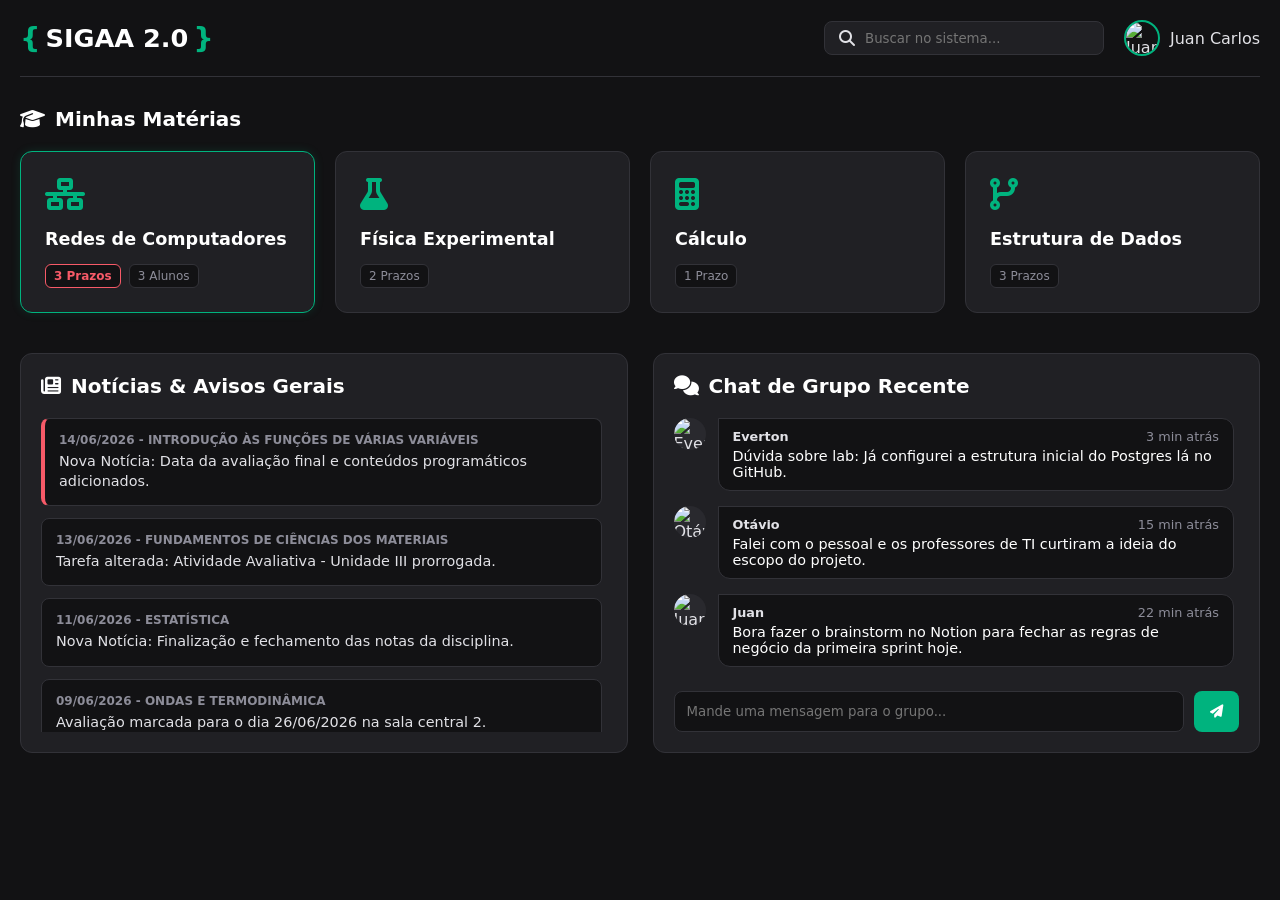
==== index.html @ 1e1fff9e "index visual do html 1.0" ====
<!DOCTYPE html>
<html lang="pt-BR">
<head>
    <meta charset="UTF-8">
    <meta name="viewport" content="width=device-width, initial-scale=1.0, maximum-scale=1.0, user-scalable=no">
    <title>SIGAA 2.0 - Home</title>
    <!-- FontAwesome para os ícones do app oficial da UFERSA -->
    <link rel="stylesheet" href="https://cdnjs.cloudflare.com/ajax/libs/font-awesome/6.4.0/css/all.min.css">
    
    <style>
        :root {
            --bg-dark: #121214;
            --bg-card: #202024;
            --bg-hover: #29292e;
            --border-color: #323238;
            --text-main: #e1e1e6;
            --text-muted: #8d8d99;
            --brand-color: #00b37e;
            --alert-color: #f75a68;
        }

        * {
            margin: 0;
            padding: 0;
            box-sizing: border-box;
            font-family: 'Segoe UI', system-ui, sans-serif;
            -webkit-tap-highlight-color: transparent;
        }

        body {
            background-color: var(--bg-dark);
            color: var(--text-main);
            overflow-x: hidden;
            padding-bottom: 70px; /* Espaço para a barra inferior no mobile */
        }

        .app-container {
            max-width: 1440px;
            margin: 0 auto;
            padding: 20px;
        }

        /* HEADER SUPERIOR */
        .main-header {
            display: flex;
            justify-content: space-between;
            align-items: center;
            padding-bottom: 20px;
            border-bottom: 1px solid var(--border-color);
            margin-bottom: 30px;
        }

        .brand {
            display: flex;
            align-items: center;
            gap: 5px;
        }

        .brand h1 {
            font-size: 1.6rem;
            color: #fff;
        }

        .logo-brackets {
            color: var(--brand-color);
            font-size: 1.8rem;
            font-weight: bold;
        }

        .header-right {
            display: flex;
            align-items: center;
            gap: 20px;
        }

        .search-bar {
            display: flex;
            align-items: center;
            background-color: var(--bg-card);
            border: 1px solid var(--border-color);
            padding: 8px 14px;
            border-radius: 8px;
            gap: 10px;
            width: 280px;
        }

        .search-bar input {
            background: none;
            border: none;
            color: #fff;
            outline: none;
            width: 100%;
        }

        .user-avatar {
            display: flex;
            align-items: center;
            gap: 10px;
        }

        .user-avatar img {
            width: 36px;
            height: 36px;
            border-radius: 50%;
            border: 2px solid var(--brand-color);
        }

        .user-avatar span {
            display: inline-block;
        }

        /* SEÇÃO DE MATÉRIAS */
        .section-title {
            font-size: 1.25rem;
            color: #fff;
            margin-bottom: 20px;
            display: flex;
            align-items: center;
            gap: 10px;
        }

        .materias-grid {
            display: grid;
            grid-template-columns: repeat(auto-fit, minmax(260px, 1fr));
            gap: 20px;
            margin-bottom: 40px;
        }

        .materia-card {
            background-color: var(--bg-card);
            border: 1px solid var(--border-color);
            border-radius: 12px;
            padding: 24px;
            cursor: pointer;
            transition: all 0.2s ease-in-out;
            display: flex;
            flex-direction: column;
            gap: 15px;
        }

        .materia-card:hover {
            transform: translateY(-4px);
            border-color: var(--brand-color);
            background-color: var(--bg-hover);
        }

        .materia-card.active {
            border-color: var(--brand-color);
            box-shadow: 0 0 10px rgba(0, 179, 126, 0.15);
        }

        .materia-icon {
            font-size: 2rem;
            color: var(--brand-color);
        }

        .materia-card h3 {
            font-size: 1.1rem;
            color: #fff;
        }

        .materia-footer {
            display: flex;
            gap: 8px;
            margin-top: auto;
        }

        .badge {
            background-color: var(--bg-dark);
            border: 1px solid var(--border-color);
            padding: 4px 8px;
            border-radius: 6px;
            font-size: 0.75rem;
            color: var(--text-muted);
        }

        .badge.status-alert {
            border-color: var(--alert-color);
            color: var(--alert-color);
            font-weight: bold;
        }

        /* CONTAINER SPLIT BOTTOM */
        .bottom-split-container {
            display: grid;
            grid-template-columns: 1fr 1fr;
            gap: 25px;
        }

        .split-block {
            background-color: var(--bg-card);
            border: 1px solid var(--border-color);
            border-radius: 12px;
            padding: 20px;
            display: flex;
            flex-direction: column;
            height: 400px;
        }

        /* FEED DE NOTÍCIAS */
        .feed-scroll {
            overflow-y: auto;
            display: flex;
            flex-direction: column;
            gap: 12px;
            padding-right: 5px;
        }

        .feed-item {
            background-color: var(--bg-dark);
            border: 1px solid var(--border-color);
            padding: 14px;
            border-radius: 8px;
        }

        .feed-item.urgent {
            border-left: 4px solid var(--alert-color);
        }

        .feed-date {
            font-size: 0.75rem;
            color: var(--text-muted);
            font-weight: bold;
            display: block;
            margin-bottom: 4px;
        }

        .feed-item p {
            font-size: 0.9rem;
            line-height: 1.4;
        }

        /* CHAT DE GRUPO */
        .chat-messages {
            overflow-y: auto;
            display: flex;
            flex-direction: column;
            gap: 15px;
            padding-right: 5px;
            flex: 1;
            margin-bottom: 15px;
        }

        .message-row {
            display: flex;
            gap: 12px;
            align-items: flex-start;
        }

        .chat-avatar {
            width: 32px;
            height: 32px;
            border-radius: 50%;
            background-color: var(--bg-hover);
        }

        .message-content {
            background-color: var(--bg-dark);
            border: 1px solid var(--border-color);
            padding: 10px 14px;
            border-radius: 0 12px 12px 12px;
            flex: 1;
        }

        .message-header {
            display: flex;
            justify-content: space-between;
            font-size: 0.8rem;
            margin-bottom: 4px;
        }

        .message-header .time {
            color: var(--text-muted);
        }

        .message-content p {
            font-size: 0.9rem;
            color: #fff;
        }

        .chat-input-area {
            display: flex;
            gap: 10px;
        }

        .chat-input-area input {
            flex: 1;
            background-color: var(--bg-dark);
            border: 1px solid var(--border-color);
            padding: 12px;
            border-radius: 8px;
            color: #fff;
            outline: none;
        }

        .btn-send {
            background-color: var(--brand-color);
            border: none;
            color: #fff;
            padding: 0 16px;
            border-radius: 8px;
            cursor: pointer;
            transition: background 0.2s;
        }

        .btn-send:hover {
            background-color: #00875f;
        }

        /* BARRA DE NAVEGAÇÃO INFERIOR (MOBILE APENAS) */
        .mobile-nav {
            display: none;
            position: fixed;
            bottom: 0;
            left: 0;
            width: 100%;
            background-color: var(--bg-card);
            border-top: 1px solid var(--border-color);
            justify-content: space-around;
            padding: 10px 0;
            z-index: 999;
        }

        .mobile-nav-item {
            display: flex;
            flex-direction: column;
            align-items: center;
            color: var(--text-muted);
            font-size: 0.75rem;
            text-decoration: none;
            gap: 4px;
        }

        .mobile-nav-item.active {
            color: var(--brand-color);
        }

        .mobile-nav-item i {
            font-size: 1.2rem;
        }

        /* 📱 REGRAS DE RESPONSIVIDADE (MEDIA QUERIES) */
        @media (max-width: 900px) {
            .bottom-split-container {
                grid-template-columns: 1fr;
            }
        }

        @media (max-width: 600px) {
            .app-container {
                padding: 12px;
            }

            .main-header {
                margin-bottom: 20px;
            }

            .search-bar {
                display: none; /* Esconde a busca em telas muito pequenas para poupar espaço */
            }

            .user-avatar span {
                display: none; /* Esconde o nome do usuário, deixa só a foto no header */
            }

            .materias-grid {
                grid-template-columns: 1fr; /* Força os cards de matéria a ficarem um por linha */
                gap: 12px;
                margin-bottom: 25px;
            }

            .materia-card {
                padding: 16px;
                flex-direction: row; /* Alinha o ícone do lado do texto para virar uma lista compacta */
                align-items: center;
                gap: 15px;
            }

            .materia-icon {
                font-size: 1.5rem;
            }

            .materia-card h3 {
                font-size: 1rem;
            }

            .materia-footer {
                margin-top: 0;
                margin-left: auto; /* Joga as tags/badges pro canto direito */
                flex-direction: column;
                align-items: flex-end;
                gap: 4px;
            }

            .split-block {
                height: 350px; /* Reduz ligeiramente a altura dos blocos no mobile */
                padding: 15px;
            }

            /* Ativa a barra de navegação inferior estilo aplicativo de celular */
            .mobile-nav {
                display: flex;
            }
        }

        /* Scrollbar estilizada */
        ::-webkit-scrollbar {
            width: 6px;
        }
        ::-webkit-scrollbar-track {
            background: var(--bg-dark);
        }
        ::-webkit-scrollbar-thumb {
            background: var(--border-color);
            border-radius: 3px;
        }
    </style>
</head>
<body>

    <div class="app-container">
        
        <!-- HEADER SUPERIOR -->
        <header class="main-header">
            <div class="brand">
                <span class="logo-brackets">{</span><h1>SIGAA 2.0</h1><span class="logo-brackets">}</span>
            </div>
            <div class="header-right">
                <div class="search-bar">
                    <i class="fa-solid fa-magnifying-glass"></i>
                    <input type="text" placeholder="Buscar no sistema...">
                </div>
                <div class="user-avatar">
                    <img src="https://avatars.githubusercontent.com/Juansitor0" alt="Juan Carlos">
                    <span>Juan Carlos</span>
                </div>
            </div>
        </header>

        <!-- CONTEÚDO PRINCIPAL -->
        <main class="content-layout">
            
            <!-- SEÇÃO 1: GRADE DE MATÉRIAS -->
            <section class="section-materias">
                <h2 class="section-title"><i class="fa-solid fa-graduation-cap"></i> Minhas Matérias</h2>
                <div class="materias-grid">
                    
                    <div class="materia-card active">
                        <div class="materia-icon"><i class="fa-solid fa-network-wired"></i></div>
                        <h3>Redes de Computadores</h3>
                        <div class="materia-footer">
                            <span class="badge status-alert">3 Prazos</span>
                            <span class="badge">3 Alunos</span>
                        </div>
                    </div>

                    <div class="materia-card">
                        <div class="materia-icon"><i class="fa-solid fa-flask"></i></div>
                        <h3>Física Experimental</h3>
                        <div class="materia-footer">
                            <span class="badge">2 Prazos</span>
                        </div>
                    </div>

                    <div class="materia-card">
                        <div class="materia-icon"><i class="fa-solid fa-calculator"></i></div>
                        <h3>Cálculo</h3>
                        <div class="materia-footer">
                            <span class="badge">1 Prazo</span>
                        </div>
                    </div>

                    <div class="materia-card">
                        <div class="materia-icon"><i class="fa-solid fa-code-branch"></i></div>
                        <h3>Estrutura de Dados</h3>
                        <div class="materia-footer">
                            <span class="badge">3 Prazos</span>
                        </div>
                    </div>

                </div>
            </section>

            <!-- SEÇÃO 2: NOTÍCIAS & CHAT -->
            <div class="bottom-split-container">
                
                <!-- Central de Notícias -->
                <div class="split-block noticias-block">
                    <h2 class="section-title"><i class="fa-solid fa-newspaper"></i> Notícias & Avisos Gerais</h2>
                    <div class="feed-scroll">
                        <div class="feed-item urgent">
                            <span class="feed-date">14/06/2026 - INTRODUÇÃO ÀS FUNÇÕES DE VÁRIAS VARIÁVEIS</span>
                            <p>Nova Notícia: Data da avaliação final e conteúdos programáticos adicionados.</p>
                        </div>
                        <div class="feed-item">
                            <span class="feed-date">13/06/2026 - FUNDAMENTOS DE CIÊNCIAS DOS MATERIAIS</span>
                            <p>Tarefa alterada: Atividade Avaliativa - Unidade III prorrogada.</p>
                        </div>
                        <div class="feed-item">
                            <span class="feed-date">11/06/2026 - ESTATÍSTICA</span>
                            <p>Nova Notícia: Finalização e fechamento das notas da disciplina.</p>
                        </div>
                        <div class="feed-item">
                            <span class="feed-date">09/06/2026 - ONDAS E TERMODINÂMICA</span>
                            <p>Avaliação marcada para o dia 26/06/2026 na sala central 2.</p>
                        </div>
                    </div>
                </div>

                <!-- Chat de Grupo -->
                <div class="split-block chat-block">
                    <h2 class="section-title"><i class="fa-solid fa-comments"></i> Chat de Grupo Recente</h2>
                    <div class="chat-messages">
                        <div class="message-row">
                            <img src="https://api.dicebear.com/7.x/bottts/svg?seed=Everton" class="chat-avatar" alt="Everton">
                            <div class="message-content">
                                <div class="message-header"><strong>Everton</strong> <span class="time">3 min atrás</span></div>
                                <p>Dúvida sobre lab: Já configurei a estrutura inicial do Postgres lá no GitHub.</p>
                            </div>
                        </div>
                        <div class="message-row">
                            <img src="https://api.dicebear.com/7.x/bottts/svg?seed=Otavio" class="chat-avatar" alt="Otávio">
                            <div class="message-content">
                                <div class="message-header"><strong>Otávio</strong> <span class="time">15 min atrás</span></div>
                                <p>Falei com o pessoal e os professores de TI curtiram a ideia do escopo do projeto.</p>
                            </div>
                        </div>
                        <div class="message-row">
                            <img src="https://avatars.githubusercontent.com/Juansitor0" class="chat-avatar" alt="Juan">
                            <div class="message-content">
                                <div class="message-header"><strong>Juan</strong> <span class="time">22 min atrás</span></div>
                                <p>Bora fazer o brainstorm no Notion para fechar as regras de negócio da primeira sprint hoje.</p>
                            </div>
                        </div>
                    </div>
                    <div class="chat-input-area">
                        <input type="text" placeholder="Mande uma mensagem para o grupo...">
                        <button class="btn-send"><i class="fa-solid fa-paper-plane"></i></button>
                    </div>
                </div>

            </div>
        </main>
    </div>

    <!-- 📌 BARRA DE NAVEGAÇÃO INFERIOR EXCLUSIVA PARA CELULAR -->
    <nav class="mobile-nav">
        <a href="#" class="mobile-nav-item active">
            <i class="fa-solid fa-house"></i>
            <span>Início</span>
        </a>
        <a href="#" class="mobile-nav-item">
            <i class="fa-solid fa-bullhorn"></i>
            <span>Avisos</span>
        </a>
        <a href="#" class="mobile-nav-item">
            <i class="fa-solid fa-message"></i>
            <span>Chat</span>
        </a>
        <a href="#" class="mobile-nav-item">
            <i class="fa-solid fa-user"></i>
            <span>Perfil</span>
        </a>
    </nav>

</body>
</html>
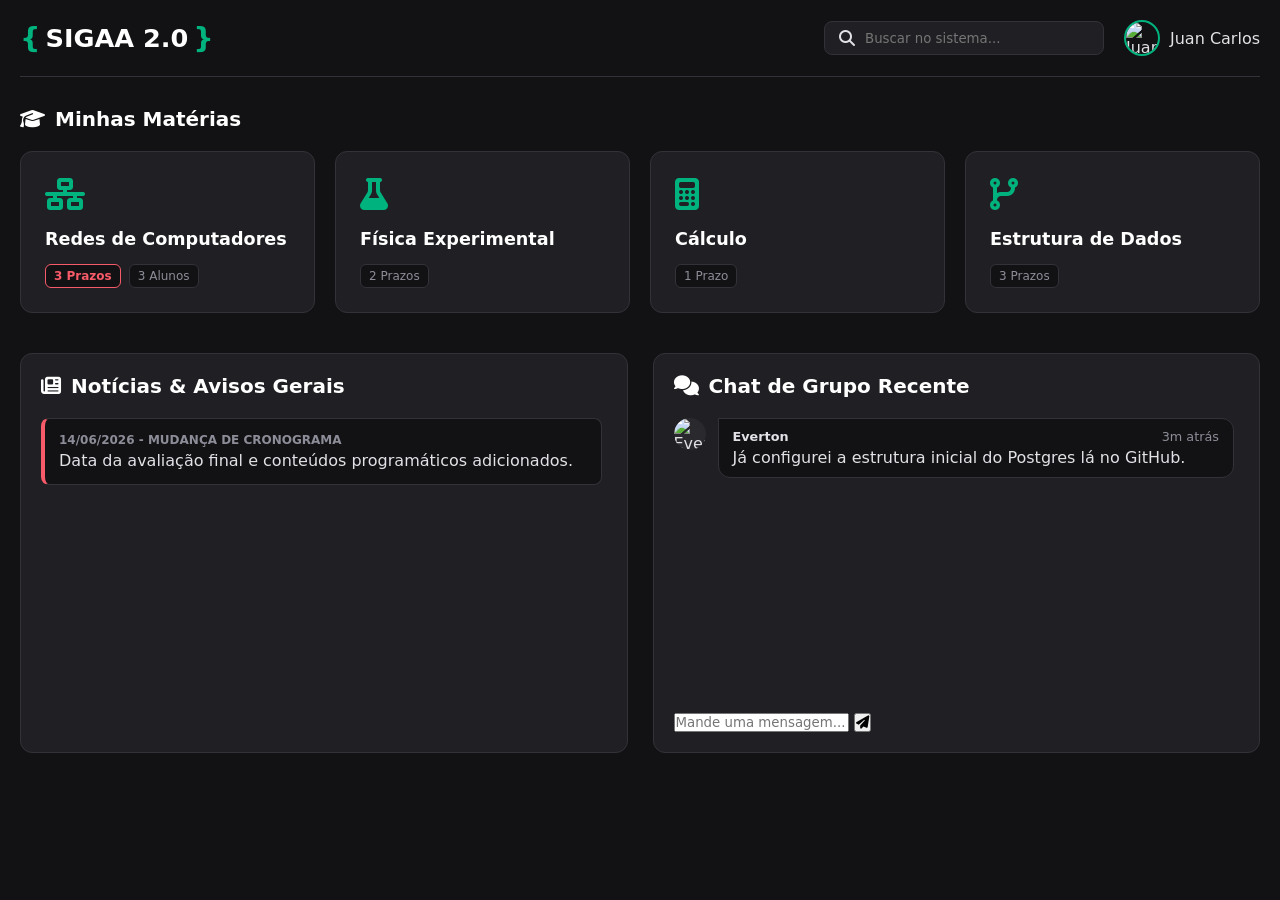
==== commit d7593c63: "index visual do html 2.0" ====
--- a/index.html
+++ b/index.html
@@ -4,7 +4,6 @@
     <meta charset="UTF-8">
     <meta name="viewport" content="width=device-width, initial-scale=1.0, maximum-scale=1.0, user-scalable=no">
     <title>SIGAA 2.0 - Home</title>
-    <!-- FontAwesome para os ícones do app oficial da UFERSA -->
     <link rel="stylesheet" href="https://cdnjs.cloudflare.com/ajax/libs/font-awesome/6.4.0/css/all.min.css">
     
     <style>
@@ -31,7 +30,7 @@
             background-color: var(--bg-dark);
             color: var(--text-main);
             overflow-x: hidden;
-            padding-bottom: 70px; /* Espaço para a barra inferior no mobile */
+            padding-bottom: 70px;
         }
 
         .app-container {
@@ -54,6 +53,7 @@
             display: flex;
             align-items: center;
             gap: 5px;
+            cursor: pointer;
         }
 
         .brand h1 {
@@ -105,10 +105,6 @@
             border: 2px solid var(--brand-color);
         }
 
-        .user-avatar span {
-            display: inline-block;
-        }
-
         /* SEÇÃO DE MATÉRIAS */
         .section-title {
             font-size: 1.25rem;
@@ -144,11 +140,6 @@
             background-color: var(--bg-hover);
         }
 
-        .materia-card.active {
-            border-color: var(--brand-color);
-            box-shadow: 0 0 10px rgba(0, 179, 126, 0.15);
-        }
-
         .materia-icon {
             font-size: 2rem;
             color: var(--brand-color);
@@ -180,7 +171,7 @@
             font-weight: bold;
         }
 
-        /* CONTAINER SPLIT BOTTOM */
+        /* CONTAINER SPLIT BOTTOM (HOME) */
         .bottom-split-container {
             display: grid;
             grid-template-columns: 1fr 1fr;
@@ -197,13 +188,13 @@
             height: 400px;
         }
 
-        /* FEED DE NOTÍCIAS */
-        .feed-scroll {
+        .feed-scroll, .chat-messages {
             overflow-y: auto;
             display: flex;
             flex-direction: column;
             gap: 12px;
             padding-right: 5px;
+            flex: 1;
         }
 
         .feed-item {
@@ -225,26 +216,11 @@
             margin-bottom: 4px;
         }
 
-        .feed-item p {
-            font-size: 0.9rem;
-            line-height: 1.4;
-        }
-
-        /* CHAT DE GRUPO */
-        .chat-messages {
-            overflow-y: auto;
-            display: flex;
-            flex-direction: column;
-            gap: 15px;
-            padding-right: 5px;
-            flex: 1;
-            margin-bottom: 15px;
-        }
-
         .message-row {
             display: flex;
             gap: 12px;
             align-items: flex-start;
+            margin-bottom: 10px;
         }
 
         .chat-avatar {
@@ -273,41 +249,274 @@
             color: var(--text-muted);
         }
 
-        .message-content p {
+        /* 🖥️ TELA INTERNA DA MATÉRIA */
+        .page-materia {
+            display: none;
+        }
+
+        .btn-back {
+            background-color: var(--bg-card);
+            border: 1px solid var(--border-color);
+            color: var(--text-main);
+            padding: 10px 16px;
+            border-radius: 8px;
+            cursor: pointer;
+            margin-bottom: 25px;
+            display: inline-flex;
+            align-items: center;
+            gap: 8px;
+        }
+
+        /* MENUS SUB-ABAS INTERNAS */
+        .materia-tabs {
+            display: flex;
+            gap: 10px;
+            overflow-x: auto;
+            padding-bottom: 10px;
+            margin-bottom: 25px;
+            border-bottom: 1px solid var(--border-color);
+        }
+
+        .tab-btn {
+            background-color: var(--bg-card);
+            border: 1px solid var(--border-color);
+            color: var(--text-muted);
+            padding: 10px 16px;
+            border-radius: 8px;
+            cursor: pointer;
+            white-space: nowrap;
+            display: flex;
+            align-items: center;
+            gap: 8px;
             font-size: 0.9rem;
+            transition: all 0.2s;
+        }
+
+        .tab-btn:hover, .tab-btn.active {
+            background-color: var(--bg-hover);
             color: #fff;
-        }
-
-        .chat-input-area {
-            display: flex;
+            border-color: var(--brand-color);
+        }
+
+        /* Conteúdos das Abas */
+        .tab-content {
+            display: none;
+            background-color: var(--bg-card);
+            border: 1px solid var(--border-color);
+            border-radius: 12px;
+            padding: 25px;
+            min-height: 350px;
+        }
+
+        .tab-content.active {
+            display: block;
+        }
+
+        /* FORMULÁRIOS DE INSERÇÃO MANUAL */
+        .manual-form {
+            background-color: var(--bg-dark);
+            border: 1px solid var(--border-color);
+            padding: 15px;
+            border-radius: 8px;
+            margin-bottom: 20px;
+            display: flex;
+            flex-direction: column;
             gap: 10px;
         }
 
-        .chat-input-area input {
-            flex: 1;
+        .manual-form input, .manual-form select, .manual-form textarea {
+            background-color: var(--bg-card);
+            border: 1px solid var(--border-color);
+            color: #fff;
+            padding: 10px;
+            border-radius: 6px;
+            outline: none;
+            width: 100%;
+        }
+
+        .checkbox-group {
+            display: flex;
+            flex-direction: column;
+            gap: 8px;
+            background: var(--bg-card);
+            padding: 12px;
+            border-radius: 6px;
+            border: 1px solid var(--border-color);
+            max-height: 150px;
+            overflow-y: auto;
+        }
+
+        .checkbox-item {
+            display: flex;
+            align-items: center;
+            gap: 10px;
+            font-size: 0.9rem;
+        }
+
+        .manual-form button {
+            background-color: var(--brand-color);
+            color: #fff;
+            border: none;
+            padding: 10px;
+            border-radius: 6px;
+            font-weight: bold;
+            cursor: pointer;
+            align-self: flex-start;
+        }
+
+        /* LISTA DE TRABALHOS DE EQUIPE CRIADOS */
+        .trabalhos-criados-grid {
+            display: grid;
+            grid-template-columns: repeat(auto-fill, minmax(280px, 1fr));
+            gap: 15px;
+            margin-top: 15px;
+        }
+
+        .trabalho-equipe-card {
             background-color: var(--bg-dark);
             border: 1px solid var(--border-color);
+            padding: 20px;
+            border-radius: 8px;
+            cursor: pointer;
+            transition: border-color 0.2s;
+        }
+
+        .trabalho-equipe-card:hover {
+            border-color: var(--brand-color);
+        }
+
+        .trabalho-equipe-card h4 {
+            color: #fff;
+            margin-bottom: 10px;
+        }
+
+        .trabalho-equipe-card .membros-badges {
+            display: flex;
+            gap: 5px;
+            flex-wrap: wrap;
+            margin-top: 10px;
+        }
+
+        /* 🚪 ÁREA INTERNA DO GERENCIADOR DE UM TRABALHO ESPECÍFICO */
+        .workspace-trabalho {
+            display: none;
+            flex-direction: column;
+            gap: 20px;
+            margin-top: 15px;
+        }
+
+        .workspace-grid {
+            display: grid;
+            grid-template-columns: 1.2fr 1fr;
+            gap: 20px;
+        }
+
+        @media (max-width: 900px) {
+            .workspace-grid { grid-template-columns: 1fr; }
+        }
+
+        .upload-box {
+            border: 2px dashed var(--border-color);
+            padding: 20px;
+            text-align: center;
+            border-radius: 8px;
+            color: var(--text-muted);
+            cursor: pointer;
+            font-size: 0.9rem;
+        }
+
+        .upload-box i {
+            font-size: 1.5rem;
+            margin-bottom: 5px;
+            display: block;
+        }
+
+        /* KANBAN */
+        .kanban-board {
+            display: grid;
+            grid-template-columns: repeat(3, 1fr);
+            gap: 12px;
+            margin-top: 15px;
+        }
+
+        @media (max-width: 600px) {
+            .kanban-board { grid-template-columns: 1fr; }
+        }
+
+        .kanban-column {
+            background-color: var(--bg-dark);
+            border: 1px solid var(--border-color);
+            border-radius: 8px;
+            padding: 12px;
+            display: flex;
+            flex-direction: column;
+            gap: 10px;
+        }
+
+        .kanban-column h5 {
+            font-size: 0.8rem;
+            text-transform: uppercase;
+            color: var(--text-muted);
+            border-bottom: 1px solid var(--border-color);
+            padding-bottom: 4px;
+        }
+
+        .kanban-card {
+            background-color: var(--bg-card);
+            border: 1px solid var(--border-color);
+            padding: 10px;
+            border-radius: 6px;
+            font-size: 0.85rem;
+        }
+        
+        .owner-badge {
+            display: inline-block;
+            margin-top: 6px;
+            background-color: var(--bg-dark);
+            padding: 2px 6px;
+            border-radius: 4px;
+            font-size: 0.7rem;
+            color: var(--brand-color);
+            border: 1px solid var(--brand-color);
+        }
+
+        /* GRID DE ALUNOS */
+        .alunos-list {
+            display: grid;
+            grid-template-columns: repeat(auto-fill, minmax(200px, 1fr));
+            gap: 15px;
+        }
+
+        .aluno-item {
+            display: flex;
+            align-items: center;
+            gap: 12px;
+            background-color: var(--bg-dark);
             padding: 12px;
             border-radius: 8px;
-            color: #fff;
-            outline: none;
-        }
-
-        .btn-send {
-            background-color: var(--brand-color);
-            border: none;
-            color: #fff;
-            padding: 0 16px;
-            border-radius: 8px;
-            cursor: pointer;
-            transition: background 0.2s;
-        }
-
-        .btn-send:hover {
-            background-color: #00875f;
-        }
-
-        /* BARRA DE NAVEGAÇÃO INFERIOR (MOBILE APENAS) */
+            border: 1px solid var(--border-color);
+        }
+
+        /* TABELA DE NOTAS */
+        .table-notas {
+            width: 100%;
+            border-collapse: collapse;
+            text-align: left;
+            margin-top: 15px;
+        }
+
+        .table-notas th, .table-notas td {
+            padding: 14px;
+            border-bottom: 1px solid var(--border-color);
+        }
+
+        .table-notas th {
+            color: var(--text-muted);
+            font-size: 0.85rem;
+            text-transform: uppercase;
+        }
+
+        /* BARRA DE NAVEGAÇÃO INFERIOR MOBILE */
         .mobile-nav {
             display: none;
             position: fixed;
@@ -331,88 +540,14 @@
             gap: 4px;
         }
 
-        .mobile-nav-item.active {
-            color: var(--brand-color);
-        }
-
-        .mobile-nav-item i {
-            font-size: 1.2rem;
-        }
-
-        /* 📱 REGRAS DE RESPONSIVIDADE (MEDIA QUERIES) */
-        @media (max-width: 900px) {
-            .bottom-split-container {
-                grid-template-columns: 1fr;
-            }
-        }
+        .mobile-nav-item.active { color: var(--brand-color); }
 
         @media (max-width: 600px) {
-            .app-container {
-                padding: 12px;
-            }
-
-            .main-header {
-                margin-bottom: 20px;
-            }
-
-            .search-bar {
-                display: none; /* Esconde a busca em telas muito pequenas para poupar espaço */
-            }
-
-            .user-avatar span {
-                display: none; /* Esconde o nome do usuário, deixa só a foto no header */
-            }
-
-            .materias-grid {
-                grid-template-columns: 1fr; /* Força os cards de matéria a ficarem um por linha */
-                gap: 12px;
-                margin-bottom: 25px;
-            }
-
-            .materia-card {
-                padding: 16px;
-                flex-direction: row; /* Alinha o ícone do lado do texto para virar uma lista compacta */
-                align-items: center;
-                gap: 15px;
-            }
-
-            .materia-icon {
-                font-size: 1.5rem;
-            }
-
-            .materia-card h3 {
-                font-size: 1rem;
-            }
-
-            .materia-footer {
-                margin-top: 0;
-                margin-left: auto; /* Joga as tags/badges pro canto direito */
-                flex-direction: column;
-                align-items: flex-end;
-                gap: 4px;
-            }
-
-            .split-block {
-                height: 350px; /* Reduz ligeiramente a altura dos blocos no mobile */
-                padding: 15px;
-            }
-
-            /* Ativa a barra de navegação inferior estilo aplicativo de celular */
-            .mobile-nav {
-                display: flex;
-            }
-        }
-
-        /* Scrollbar estilizada */
-        ::-webkit-scrollbar {
-            width: 6px;
-        }
-        ::-webkit-scrollbar-track {
-            background: var(--bg-dark);
-        }
-        ::-webkit-scrollbar-thumb {
-            background: var(--border-color);
-            border-radius: 3px;
+            .search-bar, .user-avatar span { display: none; }
+            .materias-grid { grid-template-columns: 1fr; gap: 12px; }
+            .materia-card { flex-direction: row; align-items: center; padding: 16px; }
+            .materia-footer { margin-left: auto; flex-direction: column; align-items: flex-end; gap: 4px; }
+            .mobile-nav { display: flex; }
         }
     </style>
 </head>
@@ -420,9 +555,8 @@
 
     <div class="app-container">
         
-        <!-- HEADER SUPERIOR -->
         <header class="main-header">
-            <div class="brand">
+            <div class="brand" onclick="showHome()">
                 <span class="logo-brackets">{</span><h1>SIGAA 2.0</h1><span class="logo-brackets">}</span>
             </div>
             <div class="header-right">
@@ -437,15 +571,11 @@
             </div>
         </header>
 
-        <!-- CONTEÚDO PRINCIPAL -->
-        <main class="content-layout">
-            
-            <!-- SEÇÃO 1: GRADE DE MATÉRIAS -->
+        <div id="page-home" class="page-home">
             <section class="section-materias">
                 <h2 class="section-title"><i class="fa-solid fa-graduation-cap"></i> Minhas Matérias</h2>
                 <div class="materias-grid">
-                    
-                    <div class="materia-card active">
+                    <div class="materia-card" onclick="openMateria('Redes de Computadores', 'fa-network-wired')">
                         <div class="materia-icon"><i class="fa-solid fa-network-wired"></i></div>
                         <h3>Redes de Computadores</h3>
                         <div class="materia-footer">
@@ -453,115 +583,387 @@
                             <span class="badge">3 Alunos</span>
                         </div>
                     </div>
-
-                    <div class="materia-card">
+                    <div class="materia-card" onclick="openMateria('Física Experimental', 'fa-flask')">
                         <div class="materia-icon"><i class="fa-solid fa-flask"></i></div>
                         <h3>Física Experimental</h3>
-                        <div class="materia-footer">
-                            <span class="badge">2 Prazos</span>
-                        </div>
-                    </div>
-
-                    <div class="materia-card">
+                        <div class="materia-footer"><span class="badge">2 Prazos</span></div>
+                    </div>
+                    <div class="materia-card" onclick="openMateria('Cálculo', 'fa-calculator')">
                         <div class="materia-icon"><i class="fa-solid fa-calculator"></i></div>
                         <h3>Cálculo</h3>
-                        <div class="materia-footer">
-                            <span class="badge">1 Prazo</span>
-                        </div>
-                    </div>
-
-                    <div class="materia-card">
+                        <div class="materia-footer"><span class="badge">1 Prazo</span></div>
+                    </div>
+                    <div class="materia-card" onclick="openMateria('Estrutura de Dados', 'fa-code-branch')">
                         <div class="materia-icon"><i class="fa-solid fa-code-branch"></i></div>
                         <h3>Estrutura de Dados</h3>
-                        <div class="materia-footer">
-                            <span class="badge">3 Prazos</span>
-                        </div>
-                    </div>
-
+                        <div class="materia-footer"><span class="badge">3 Prazos</span></div>
+                    </div>
                 </div>
             </section>
 
-            <!-- SEÇÃO 2: NOTÍCIAS & CHAT -->
             <div class="bottom-split-container">
-                
-                <!-- Central de Notícias -->
                 <div class="split-block noticias-block">
                     <h2 class="section-title"><i class="fa-solid fa-newspaper"></i> Notícias & Avisos Gerais</h2>
                     <div class="feed-scroll">
                         <div class="feed-item urgent">
-                            <span class="feed-date">14/06/2026 - INTRODUÇÃO ÀS FUNÇÕES DE VÁRIAS VARIÁVEIS</span>
-                            <p>Nova Notícia: Data da avaliação final e conteúdos programáticos adicionados.</p>
+                            <span class="feed-date">14/06/2026 - MUDANÇA DE CRONOGRAMA</span>
+                            <p>Data da avaliação final e conteúdos programáticos adicionados.</p>
                         </div>
-                        <div class="feed-item">
-                            <span class="feed-date">13/06/2026 - FUNDAMENTOS DE CIÊNCIAS DOS MATERIAIS</span>
-                            <p>Tarefa alterada: Atividade Avaliativa - Unidade III prorrogada.</p>
-                        </div>
-                        <div class="feed-item">
-                            <span class="feed-date">11/06/2026 - ESTATÍSTICA</span>
-                            <p>Nova Notícia: Finalização e fechamento das notas da disciplina.</p>
-                        </div>
-                        <div class="feed-item">
-                            <span class="feed-date">09/06/2026 - ONDAS E TERMODINÂMICA</span>
-                            <p>Avaliação marcada para o dia 26/06/2026 na sala central 2.</p>
-                        </div>
-                    </div>
-                </div>
-
-                <!-- Chat de Grupo -->
+                    </div>
+                </div>
                 <div class="split-block chat-block">
                     <h2 class="section-title"><i class="fa-solid fa-comments"></i> Chat de Grupo Recente</h2>
                     <div class="chat-messages">
                         <div class="message-row">
                             <img src="https://api.dicebear.com/7.x/bottts/svg?seed=Everton" class="chat-avatar" alt="Everton">
                             <div class="message-content">
-                                <div class="message-header"><strong>Everton</strong> <span class="time">3 min atrás</span></div>
-                                <p>Dúvida sobre lab: Já configurei a estrutura inicial do Postgres lá no GitHub.</p>
+                                <div class="message-header"><strong>Everton</strong> <span class="time">3m atrás</span></div>
+                                <p>Já configurei a estrutura inicial do Postgres lá no GitHub.</p>
                             </div>
                         </div>
-                        <div class="message-row">
-                            <img src="https://api.dicebear.com/7.x/bottts/svg?seed=Otavio" class="chat-avatar" alt="Otávio">
-                            <div class="message-content">
-                                <div class="message-header"><strong>Otávio</strong> <span class="time">15 min atrás</span></div>
-                                <p>Falei com o pessoal e os professores de TI curtiram a ideia do escopo do projeto.</p>
+                    </div>
+                    <div class="chat-input-area">
+                        <input type="text" placeholder="Mande uma mensagem...">
+                        <button class="btn-send"><i class="fa-solid fa-paper-plane"></i></button>
+                    </div>
+                </div>
+            </div>
+        </div>
+
+        <div id="page-materia" class="page-materia">
+            <button class="btn-back" onclick="showHome()"><i class="fa-solid fa-arrow-left"></i> Voltar para Matérias</button>
+            <h1 id="materia-title" style="margin-bottom: 25px; color: #fff;">Nome da Matéria</h1>
+
+            <div class="materia-tabs">
+                <button class="tab-btn active" onclick="switchTab('tab-noticias')"><i class="fa-solid fa-bullhorn"></i> Notícias/Avisos</button>
+                <button class="tab-btn" onclick="switchTab('tab-calendario')"><i class="fa-solid fa-calendar-days"></i> Calendário/Prazos</button>
+                <button class="tab-btn" onclick="switchTab('tab-grupo')"><i class="fa-solid fa-users-gear"></i> Trabalho em Equipe</button>
+                <button class="tab-btn" onclick="switchTab('tab-chat')"><i class="fa-solid fa-comments"></i> Chat Turma</button>
+                <button class="tab-btn" onclick="switchTab('tab-notas')"><i class="fa-solid fa-file-invoice-dollar"></i> Notas</button>
+                <button class="tab-btn" onclick="switchTab('tab-alunos')"><i class="fa-solid fa-users"></i> Alunos</button>
+            </div>
+
+            <div id="tab-noticias" class="tab-content active">
+                <h3 style="margin-bottom: 15px;">Mural de Avisos da Disciplina</h3>
+                <div class="manual-form">
+                    <h4><i class="fa-solid fa-pen-to-square"></i> Registrar aviso falado em sala</h4>
+                    <input type="text" placeholder="Ex: Professor avisou que não haverá aula na próxima terça.">
+                    <button type="button">Postar no Grupo</button>
+                </div>
+                <div class="feed-item urgent">
+                    <span class="feed-date">Sincronizado via SIGAA</span>
+                    <p>Atenção: Cadastrado no sistema as diretrizes para a Atividade Prática em Equipe da Unidade II.</p>
+                </div>
+            </div>
+
+            <div id="tab-calendario" class="tab-content">
+                <h3 style="margin-bottom: 15px;">Cronograma de Entregas</h3>
+                <div class="manual-form">
+                    <h4><i class="fa-solid fa-calendar-plus"></i> Inserir ou Alterar Prazo Manualmente</h4>
+                    <input type="text" placeholder="Nome da avaliação ou trabalho">
+                    <input type="date">
+                    <button type="button">Salvar Cronograma</button>
+                </div>
+                <div class="feed-scroll">
+                    <div class="feed-item">
+                        <span class="feed-date">Prazo Oficial SIGAA: 08/Agosto</span>
+                        <h4>Prova de Unidade I</h4>
+                    </div>
+                </div>
+            </div>
+
+            <div id="tab-grupo" class="tab-content">
+                
+                <div id="group-list-view">
+                    <h3 style="margin-bottom: 15px;">Meus Trabalhos em Equipe</h3>
+                    
+                    <div class="manual-form">
+                        <h4><i class="fa-solid fa-folder-plus"></i> Inicializar Novo Trabalho em Grupo</h4>
+                        <input type="text" id="new-work-name" placeholder="Nome do Trabalho (Ex: Projeto Prático Unidade 2)">
+                        
+                        <div class="checkbox-group">
+                            <label style="font-size: 0.8rem; color: var(--text-muted); font-weight: bold; margin-bottom: 5px; display: block;">
+                                Selecionar alunos da turma (Sincronizado via API):
+                            </label>
+                            <div id="membros-checkbox-container">
+                                </div>
+                        </div>
+                        <button type="button" onclick="createNewWork()">Criar Trabalho</button>
+                    </div>
+
+                    <div id="trabalhos-grid-container" class="trabalhos-criados-grid">
+                        <div class="trabalho-equipe-card" onclick="openWorkWorkspace('Projeto Prático Unidade II', ['Everton', 'Juan Carlos', 'Otávio'])">
+                            <h4><i class="fa-solid fa-folder-open" style="color: var(--brand-color); margin-right: 8px;"></i> Projeto Prático Unidade II</h4>
+                            <p style="font-size: 0.8rem; color: var(--text-muted);">Status: Ativo</p>
+                            <div class="membros-badges">
+                                <span class="badge">Everton</span>
+                                <span class="badge">Juan Carlos</span>
+                                <span class="badge">Otávio</span>
                             </div>
                         </div>
-                        <div class="message-row">
-                            <img src="https://avatars.githubusercontent.com/Juansitor0" class="chat-avatar" alt="Juan">
-                            <div class="message-content">
-                                <div class="message-header"><strong>Juan</strong> <span class="time">22 min atrás</span></div>
-                                <p>Bora fazer o brainstorm no Notion para fechar as regras de negócio da primeira sprint hoje.</p>
+                    </div>
+                </div>
+
+                <div id="group-workspace-view" class="workspace-trabalho">
+                    <button class="btn-back" style="padding: 6px 12px; margin-bottom: 10px;" onclick="closeWorkWorkspace()">
+                        <i class="fa-solid fa-chevron-left"></i> Voltar para Lista de Trabalhos
+                    </button>
+                    
+                    <h3 id="workspace-title" style="color: #fff; border-bottom: 1px solid var(--border-color); padding-bottom: 10px;">Nome do Trabalho</h3>
+                    
+                    <div class="workspace-grid">
+                        <div>
+                            <div class="manual-form" style="margin-bottom: 15px;">
+                                <h5><i class="fa-solid fa-list-check"></i> Delegar nova etapa</h5>
+                                <input type="text" placeholder="Subtarefa (Ex: Codificar banco Postgres)">
+                                <select id="workspace-owner-select">
+                                    </select>
+                                <button type="button">Adicionar ao Quadro</button>
+                            </div>
+
+                            <div class="kanban-board">
+                                <div class="kanban-column">
+                                    <h5>A Fazer</h5>
+                                    <div class="kanban-card"><p>Configurar tabelas</p><span class="owner-badge">Everton</span></div>
+                                </div>
+                                <div class="kanban-column">
+                                    <h5>Em Andamento</h5>
+                                    <div class="kanban-card"><p>Pesquisar rotas</p><span class="owner-badge">Juan Carlos</span></div>
+                                </div>
+                                <div class="kanban-column">
+                                    <h5>Concluído</h5>
+                                    <div class="kanban-card"><p>Ajustar escopo</p><span class="owner-badge">Otávio</span></div>
+                                </div>
                             </div>
                         </div>
-                    </div>
-                    <div class="chat-input-area">
-                        <input type="text" placeholder="Mande uma mensagem para o grupo...">
-                        <button class="btn-send"><i class="fa-solid fa-paper-plane"></i></button>
+
+                        <div style="display: flex; flex-direction: column; gap: 15px;">
+                            <div class="split-block" style="height: 180px; padding: 15px;">
+                                <h4 style="font-size: 0.9rem; margin-bottom: 10px;"><i class="fa-solid fa-file-shield"></i> Arquivos do Grupo</h4>
+                                <div class="upload-box">
+                                    <i class="fa-solid fa-cloud-arrow-up"></i>
+                                    <span>Anexar códigos ou PDFs do grupo</span>
+                                </div>
+                            </div>
+
+                            <div class="split-block" style="height: 220px; padding: 15px;">
+                                <h4 style="font-size: 0.9rem; margin-bottom: 10px;"><i class="fa-solid fa-comments"></i> Chat Privado</h4>
+                                <div class="chat-messages" style="height: 100px;">
+                                    <div class="message-row">
+                                        <div class="message-content" style="padding: 6px 10px;">
+                                            <div class="message-header"><strong>Juan Carlos</strong> <span class="time">Agora</span></div>
+                                            <p style="font-size: 0.8rem;">Já criei a tela de membros dinâmica.</p>
+                                        </div>
+                                    </div>
+                                </div>
+                                <div class="chat-input-area" style="margin-top: 5px;">
+                                    <input type="text" style="padding: 8px; font-size: 0.85rem;" placeholder="Conversar com o grupo...">
+                                    <button class="btn-send" style="padding: 0 12px;"><i class="fa-solid fa-paper-plane"></i></button>
+                                </div>
+                            </div>
+                        </div>
+
                     </div>
                 </div>
 
             </div>
-        </main>
+
+            <div id="tab-chat" class="tab-content">
+                <h3 style="margin-bottom: 15px;">Discussão Interna da Disciplina</h3>
+                <div class="chat-messages" style="height: 250px;">
+                    <div class="message-row">
+                        <img src="https://api.dicebear.com/7.x/bottts/svg?seed=Otavio" class="chat-avatar" alt="Otávio">
+                        <div class="message-content">
+                            <div class="message-header"><strong>Otávio</strong> <span class="time">1h atrás</span></div>
+                            <p>Alguém entendeu a questão 3 do roteiro?</p>
+                        </div>
+                    </div>
+                </div>
+                <div class="chat-input-area">
+                    <input type="text" placeholder="Mande um aviso para os alunos da matéria...">
+                    <button class="btn-send"><i class="fa-solid fa-paper-plane"></i></button>
+                </div>
+            </div>
+
+            <div id="tab-notas" class="tab-content">
+                <h3 style="margin-bottom: 15px;">Simulador de Notas Interno</h3>
+                <table class="table-notas">
+                    <thead>
+                        <tr><th>Avaliação</th><th>Nota Obtida</th><th>Peso</th><th>Status</th></tr>
+                    </thead>
+                    <tbody>
+                        <tr><td>Unidade I (Prova)</td><td>--</td><td>4.0</td><td><span class="badge">Aguardando</span></td></tr>
+                    </tbody>
+                </table>
+            </div>
+
+            <div id="tab-alunos" class="tab-content">
+                <h3 style="margin-bottom: 15px;">Integrantes da Matéria</h3>
+                <div id="alunos-list-tab" class="alunos-list">
+                    </div>
+            </div>
+
+        </div>
     </div>
 
-    <!-- 📌 BARRA DE NAVEGAÇÃO INFERIOR EXCLUSIVA PARA CELULAR -->
     <nav class="mobile-nav">
-        <a href="#" class="mobile-nav-item active">
-            <i class="fa-solid fa-house"></i>
-            <span>Início</span>
-        </a>
-        <a href="#" class="mobile-nav-item">
-            <i class="fa-solid fa-bullhorn"></i>
-            <span>Avisos</span>
-        </a>
-        <a href="#" class="mobile-nav-item">
-            <i class="fa-solid fa-message"></i>
-            <span>Chat</span>
-        </a>
-        <a href="#" class="mobile-nav-item">
-            <i class="fa-solid fa-user"></i>
-            <span>Perfil</span>
-        </a>
+        <a href="#" class="mobile-nav-item active" onclick="showHome()"><i class="fa-solid fa-house"></i><span>Início</span></a>
+        <a href="#" class="mobile-nav-item"><i class="fa-solid fa-bullhorn"></i><span>Avisos</span></a>
+        <a href="#" class="mobile-nav-item"><i class="fa-solid fa-message"></i><span>Chat</span></a>
     </nav>
 
+    <script>
+        // 💾 BANCO DE DADOS SIMULADO (MOCK) DA API DO SIGAA
+        // Cada matéria tem sua lista exclusiva de alunos matriculados
+        const dadosAlunosPorMateria = {
+            "Redes de Computadores": ["Juan Carlos", "Everton", "Otávio", "Mateus Silva", "Aline Costa", "Rodrigo Santos"],
+            "Física Experimental": ["Juan Carlos", "Everton", "Bruno Lima", "Camila Souza", "Daniel Oliveira"],
+            "Cálculo": ["Juan Carlos", "Otávio", "Fernanda Rocha", "Gabriel Almeida", "Aline Costa"],
+            "Estrutura de Dados": ["Juan Carlos", "Everton", "Otávio", "Larissa Melo", "Daniel Oliveira", "Lucas Pires"]
+        };
+
+        let materiaAtual = "";
+
+        function openMateria(name, iconClass) {
+            materiaAtual = name;
+            document.getElementById('page-home').style.display = 'none';
+            document.getElementById('page-materia').style.display = 'block';
+            document.getElementById('materia-title').innerHTML = `<i class="fa-solid ${iconClass}" style="color: var(--brand-color);"></i> ${name}`;
+            
+            // 🔄 Executa as funções que simulam a coleta da API para renderizar as listas daquela matéria
+            renderizarCheckboxesMembros();
+            renderizarListaGeralDeAlunos();
+
+            switchTab('tab-noticias');
+            closeWorkWorkspace(); 
+            window.scrollTo(0, 0);
+        }
+
+        function showHome() {
+            document.getElementById('page-materia').style.display = 'none';
+            document.getElementById('page-home').style.display = 'block';
+        }
+
+        function switchTab(tabId) {
+            const contents = document.querySelectorAll('.tab-content');
+            contents.forEach(content => content.classList.remove('active'));
+
+            const buttons = document.querySelectorAll('.tab-btn');
+            buttons.forEach(btn => btn.classList.remove('active'));
+
+            document.getElementById(tabId).classList.add('active');
+            if(window.event && window.event.currentTarget) {
+                window.event.currentTarget.classList.add('active');
+            }
+        }
+
+        /* 👥 FUNÇÕES DE CAPTURA DINÂMICA DA "API" */
+        
+        // Renderiza os checkboxes na aba Trabalhos em Equipe baseado na matéria atual
+        function renderizarCheckboxesMembros() {
+            const container = document.getElementById('membros-checkbox-container');
+            container.innerHTML = "";
+            
+            const alunos = dadosAlunosPorMateria[materiaAtual] || ["Juan Carlos"];
+            
+            alunos.forEach(aluno => {
+                // Deixa o usuário atual (Everton, por exemplo) checado por padrão se preferir, ou lista todos normais
+                container.innerHTML += `
+                    <div class="checkbox-item">
+                        <input type="checkbox" name="membros-grupo" value="${aluno}" id="chk-${aluno}">
+                        <label for="chk-${aluno}">${aluno}</label>
+                    </div>
+                `;
+            });
+        }
+
+        // Renderiza a lista completa da aba "Alunos" baseado na matéria atual
+        function renderizarListaGeralDeAlunos() {
+            const container = document.getElementById('alunos-list-tab');
+            container.innerHTML = "";
+            
+            const alunos = dadosAlunosPorMateria[materiaAtual] || [];
+            alunos.forEach(aluno => {
+                container.innerHTML += `
+                    <div class="aluno-item">
+                        <img src="https://api.dicebear.com/7.x/initials/svg?seed=${aluno}" style="width:24px;border-radius:50%;" alt="${aluno}">
+                        <span>${aluno}</span>
+                    </div>
+                `;
+            });
+        }
+
+        /* 🤝 GERENCIADOR DOS TRABALHOS DE EQUIPE */
+        function openWorkWorkspace(workName, members) {
+            document.getElementById('group-list-view').style.display = 'none';
+            document.getElementById('group-workspace-view').style.display = 'flex';
+            document.getElementById('workspace-title').innerHTML = `<i class="fa-solid fa-people-group" style="color: var(--brand-color);"></i> Workspace: ${workName}`;
+            
+            // Popula o select do Kanban do grupo apenas com os membros que foram adicionados nesse trabalho
+            const select = document.getElementById('workspace-owner-select');
+            select.innerHTML = '<option value="">Delegar para...</option>';
+            members.forEach(m => {
+                select.innerHTML += `<option value="${m}">${m}</option>`;
+            });
+        }
+
+        function closeWorkWorkspace() {
+            document.getElementById('group-workspace-view').style.display = 'none';
+            document.getElementById('group-list-view').style.display = 'block';
+        }
+
+        // Adiciona dinamicamente um novo card de grupo na lista com os membros marcados nos checkboxes
+        function createNewWork() {
+            const nameInput = document.getElementById('new-work-name');
+            const workName = nameInput.value.trim();
+            
+            if(!workName) {
+                alert('Por favor, digite um nome para o trabalho.');
+                return;
+            }
+
+            // Captura quais checkboxes foram marcados
+            const checkboxes = document.querySelectorAll('input[name="membros-grupo"]:checked');
+            const membrosSelecionados = [];
+            checkboxes.forEach(cb => membrosSelecionados.push(cb.value));
+
+            if(membrosSelecionados.length === 0) {
+                alert('Selecione pelo menos um membro para criar a equipe.');
+                return;
+            }
+
+            // Cria o elemento visual do novo card de trabalho
+            const gridContainer = document.getElementById('trabalhos-grid-container');
+            
+            // Gera as strings das badges dos membros escolhidos
+            let badgesHTML = "";
+            membrosSelecionados.forEach(m => {
+                badgesHTML += `<span class="badge">${m}</span> `;
+            });
+
+            // Cria o elemento em string passando os dados dinâmicos para a função de clique
+            const membrosArrayString = JSON.stringify(membrosSelecionados).replace(/"/g, "'");
+            
+            const cardHTML = `
+                <div class="trabalho-equipe-card" onclick="openWorkWorkspace('${workName}', ${membrosArrayString})">
+                    <h4><i class="fa-solid fa-folder-open" style="color: var(--brand-color); margin-right: 8px;"></i> ${workName}</h4>
+                    <p style="font-size: 0.8rem; color: var(--text-muted);">Status: Ativo (Manual)</p>
+                    <div class="membros-badges">
+                        ${badgesHTML}
+                    </div>
+                </div>
+            `;
+            
+            // Insere o card no topo da grid de trabalhos
+            gridContainer.insertAdjacentHTML('afterbegin', cardHTML);
+            
+            // Limpa o input
+            nameInput.value = "";
+            // Desmarca os checkboxes
+            checkboxes.forEach(cb => cb.checked = false);
+
+            alert(`Trabalho "${workName}" criado com sucesso! Clique no card gerado logo abaixo para gerenciar a equipe.`);
+        }
+    </script>
 </body>
 </html>
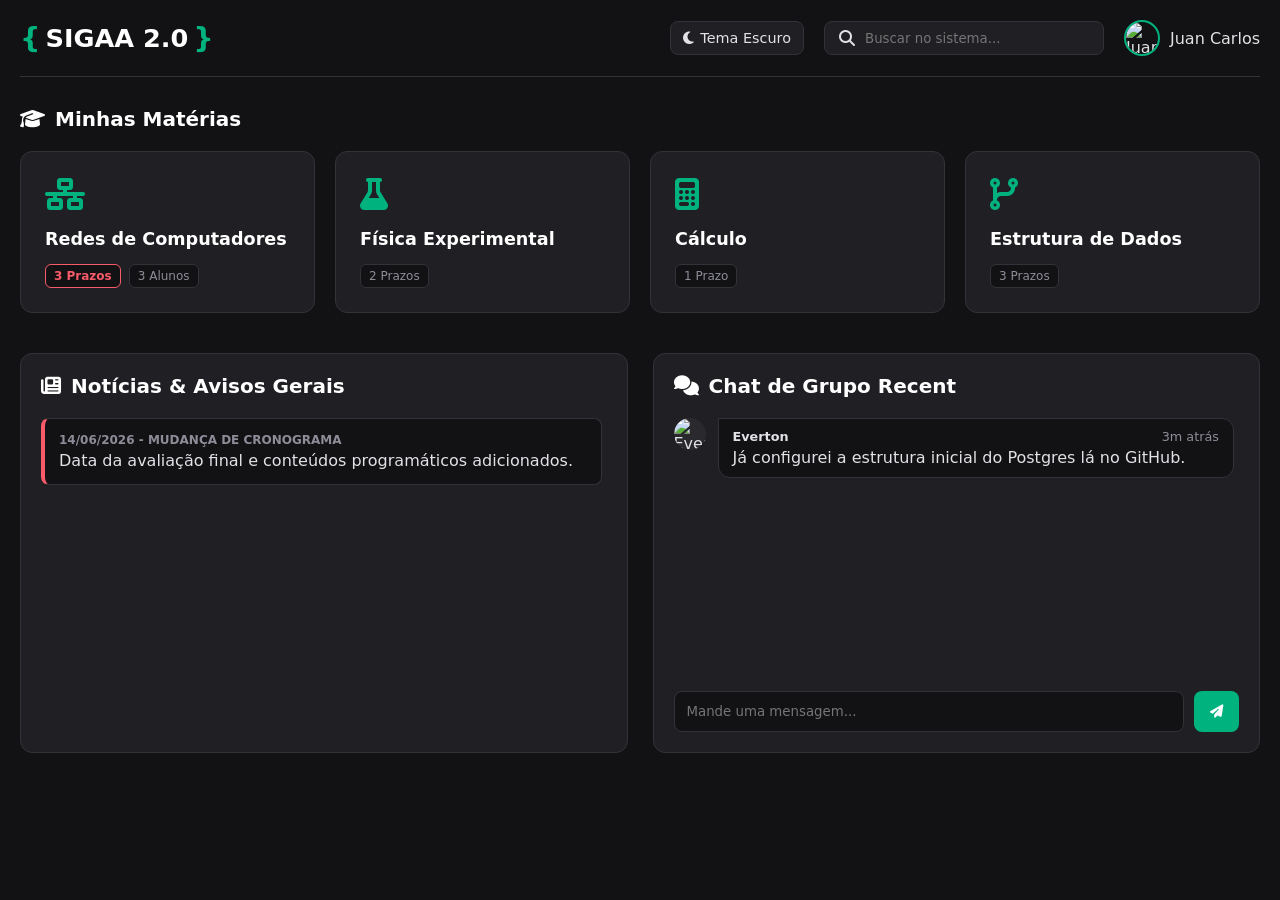
==== commit 465e3e73: "Atualizacao index tema dark e light nova aba de grade" ====
--- a/index.html
+++ b/index.html
@@ -7,6 +7,7 @@
     <link rel="stylesheet" href="https://cdnjs.cloudflare.com/ajax/libs/font-awesome/6.4.0/css/all.min.css">
     
     <style>
+        /* 🌓 VARIÁVEIS ADAPTADAS PARA SUPORTAR AMBOS OS TEMAS */
         :root {
             --bg-dark: #121214;
             --bg-card: #202024;
@@ -16,6 +17,18 @@
             --text-muted: #8d8d99;
             --brand-color: #00b37e;
             --alert-color: #f75a68;
+            --text-white-pure: #ffffff;
+        }
+
+        /* CLASSE INVERSORA PARA O TEMA CLARO */
+        body.light-theme {
+            --bg-dark: #f0f2f5;
+            --bg-card: #ffffff;
+            --bg-hover: #f5f7fa;
+            --border-color: #dcdce2;
+            --text-main: #1c1c1e;
+            --text-muted: #686873;
+            --text-white-pure: #1c1c1e;
         }
 
         * {
@@ -31,6 +44,7 @@
             color: var(--text-main);
             overflow-x: hidden;
             padding-bottom: 70px;
+            transition: background-color 0.2s, color 0.2s; /* Transição suave na troca */
         }
 
         .app-container {
@@ -58,7 +72,7 @@
 
         .brand h1 {
             font-size: 1.6rem;
-            color: #fff;
+            color: var(--text-white-pure);
         }
 
         .logo-brackets {
@@ -73,6 +87,25 @@
             gap: 20px;
         }
 
+        /* BOTÃO SWITCH DE TEMA */
+        .btn-theme-toggle {
+            background-color: var(--bg-card);
+            border: 1px solid var(--border-color);
+            color: var(--text-main);
+            padding: 8px 12px;
+            border-radius: 8px;
+            cursor: pointer;
+            display: flex;
+            align-items: center;
+            gap: 6px;
+            font-size: 0.9rem;
+            transition: all 0.2s;
+        }
+        .btn-theme-toggle:hover {
+            border-color: var(--brand-color);
+            background-color: var(--bg-hover);
+        }
+
         .search-bar {
             display: flex;
             align-items: center;
@@ -87,7 +120,7 @@
         .search-bar input {
             background: none;
             border: none;
-            color: #fff;
+            color: var(--text-main);
             outline: none;
             width: 100%;
         }
@@ -108,7 +141,7 @@
         /* SEÇÃO DE MATÉRIAS */
         .section-title {
             font-size: 1.25rem;
-            color: #fff;
+            color: var(--text-white-pure);
             margin-bottom: 20px;
             display: flex;
             align-items: center;
@@ -147,7 +180,7 @@
 
         .materia-card h3 {
             font-size: 1.1rem;
-            color: #fff;
+            color: var(--text-white-pure);
         }
 
         .materia-footer {
@@ -176,6 +209,10 @@
             display: grid;
             grid-template-columns: 1fr 1fr;
             gap: 25px;
+        }
+
+        @media (max-width: 900px) {
+            .bottom-split-container { grid-template-columns: 1fr; }
         }
 
         .split-block {
@@ -249,6 +286,31 @@
             color: var(--text-muted);
         }
 
+        .chat-input-area {
+            display: flex;
+            gap: 10px;
+            margin-top: 15px;
+        }
+
+        .chat-input-area input {
+            flex: 1;
+            background-color: var(--bg-dark);
+            border: 1px solid var(--border-color);
+            color: var(--text-main);
+            padding: 12px;
+            border-radius: 8px;
+            outline: none;
+        }
+
+        .btn-send {
+            background-color: var(--brand-color);
+            color: #fff;
+            border: none;
+            padding: 0 16px;
+            border-radius: 8px;
+            cursor: pointer;
+        }
+
         /* 🖥️ TELA INTERNA DA MATÉRIA */
         .page-materia {
             display: none;
@@ -294,7 +356,7 @@
 
         .tab-btn:hover, .tab-btn.active {
             background-color: var(--bg-hover);
-            color: #fff;
+            color: var(--text-white-pure);
             border-color: var(--brand-color);
         }
 
@@ -327,7 +389,7 @@
         .manual-form input, .manual-form select, .manual-form textarea {
             background-color: var(--bg-card);
             border: 1px solid var(--border-color);
-            color: #fff;
+            color: var(--text-main);
             padding: 10px;
             border-radius: 6px;
             outline: none;
@@ -364,6 +426,51 @@
             align-self: flex-start;
         }
 
+        /* ESTILOS DA NOVA SEÇÃO DA GRADE CURRICULAR / MATERIAIS */
+        .grade-secao {
+            margin-bottom: 25px;
+        }
+        .grade-secao h4 {
+            font-size: 1rem;
+            color: var(--brand-color);
+            margin-bottom: 12px;
+            display: flex;
+            align-items: center;
+            gap: 8px;
+        }
+        .grade-grid-recursos {
+            display: grid;
+            grid-template-columns: repeat(auto-fill, minmax(280px, 1fr));
+            gap: 12px;
+        }
+        .recurso-item-card {
+            background-color: var(--bg-dark);
+            border: 1px solid var(--border-color);
+            padding: 14px;
+            border-radius: 8px;
+            display: flex;
+            align-items: center;
+            gap: 12px;
+            text-decoration: none;
+            color: var(--text-main);
+            transition: border-color 0.2s;
+        }
+        .recurso-item-card:hover {
+            border-color: var(--brand-color);
+        }
+        .recurso-item-card i {
+            font-size: 1.3rem;
+            color: var(--text-muted);
+        }
+        .recurso-info h5 {
+            font-size: 0.9rem;
+            color: var(--text-white-pure);
+        }
+        .recurso-info span {
+            font-size: 0.75rem;
+            color: var(--text-muted);
+        }
+
         /* LISTA DE TRABALHOS DE EQUIPE CRIADOS */
         .trabalhos-criados-grid {
             display: grid;
@@ -386,7 +493,7 @@
         }
 
         .trabalho-equipe-card h4 {
-            color: #fff;
+            color: var(--text-white-pure);
             margin-bottom: 10px;
         }
 
@@ -543,7 +650,7 @@
         .mobile-nav-item.active { color: var(--brand-color); }
 
         @media (max-width: 600px) {
-            .search-bar, .user-avatar span { display: none; }
+            .search-bar, .user-avatar span, .btn-theme-toggle span { display: none; }
             .materias-grid { grid-template-columns: 1fr; gap: 12px; }
             .materia-card { flex-direction: row; align-items: center; padding: 16px; }
             .materia-footer { margin-left: auto; flex-direction: column; align-items: flex-end; gap: 4px; }
@@ -560,6 +667,11 @@
                 <span class="logo-brackets">{</span><h1>SIGAA 2.0</h1><span class="logo-brackets">}</span>
             </div>
             <div class="header-right">
+                <!-- 🌓 ADICIONADO: Botão Seletor de Tema -->
+                <button class="btn-theme-toggle" id="theme-button" onclick="toggleTheme()">
+                    <i class="fa-solid fa-moon"></i> <span>Tema Escuro</span>
+                </button>
+
                 <div class="search-bar">
                     <i class="fa-solid fa-magnifying-glass"></i>
                     <input type="text" placeholder="Buscar no sistema...">
@@ -612,7 +724,7 @@
                     </div>
                 </div>
                 <div class="split-block chat-block">
-                    <h2 class="section-title"><i class="fa-solid fa-comments"></i> Chat de Grupo Recente</h2>
+                    <h2 class="section-title"><i class="fa-solid fa-comments"></i> Chat de Grupo Recent</h2>
                     <div class="chat-messages">
                         <div class="message-row">
                             <img src="https://api.dicebear.com/7.x/bottts/svg?seed=Everton" class="chat-avatar" alt="Everton">
@@ -632,15 +744,17 @@
 
         <div id="page-materia" class="page-materia">
             <button class="btn-back" onclick="showHome()"><i class="fa-solid fa-arrow-left"></i> Voltar para Matérias</button>
-            <h1 id="materia-title" style="margin-bottom: 25px; color: #fff;">Nome da Matéria</h1>
+            <h1 id="materia-title" style="margin-bottom: 25px; color: var(--text-white-pure);">Nome da Matéria</h1>
 
             <div class="materia-tabs">
-                <button class="tab-btn active" onclick="switchTab('tab-noticias')"><i class="fa-solid fa-bullhorn"></i> Notícias/Avisos</button>
-                <button class="tab-btn" onclick="switchTab('tab-calendario')"><i class="fa-solid fa-calendar-days"></i> Calendário/Prazos</button>
-                <button class="tab-btn" onclick="switchTab('tab-grupo')"><i class="fa-solid fa-users-gear"></i> Trabalho em Equipe</button>
-                <button class="tab-btn" onclick="switchTab('tab-chat')"><i class="fa-solid fa-comments"></i> Chat Turma</button>
-                <button class="tab-btn" onclick="switchTab('tab-notas')"><i class="fa-solid fa-file-invoice-dollar"></i> Notas</button>
-                <button class="tab-btn" onclick="switchTab('tab-alunos')"><i class="fa-solid fa-users"></i> Alunos</button>
+                <button class="tab-btn active" id="btn-tab-noticias" onclick="switchTab('tab-noticias')"><i class="fa-solid fa-bullhorn"></i> Notícias/Avisos</button>
+                <button class="tab-btn" id="btn-tab-calendario" onclick="switchTab('tab-calendario')"><i class="fa-solid fa-calendar-days"></i> Calendário/Prazos</button>
+                <!-- 📚 ADICIONADO: Nova Aba de Recursos / Plano de curso -->
+                <button class="tab-btn" id="btn-tab-grade" onclick="switchTab('tab-grade')"><i class="fa-solid fa-book-open"></i> Plano de Curso & Grade</button>
+                <button class="tab-btn" id="btn-tab-grupo" onclick="switchTab('tab-grupo')"><i class="fa-solid fa-users-gear"></i> Trabalho em Equipe</button>
+                <button class="tab-btn" id="btn-tab-chat" onclick="switchTab('tab-chat')"><i class="fa-solid fa-comments"></i> Chat Turma</button>
+                <button class="tab-btn" id="btn-tab-notas" onclick="switchTab('tab-notas')"><i class="fa-solid fa-file-invoice-dollar"></i> Notas</button>
+                <button class="tab-btn" id="btn-tab-alunos" onclick="switchTab('tab-alunos')"><i class="fa-solid fa-users"></i> Alunos</button>
             </div>
 
             <div id="tab-noticias" class="tab-content active">
@@ -669,6 +783,28 @@
                         <span class="feed-date">Prazo Oficial SIGAA: 08/Agosto</span>
                         <h4>Prova de Unidade I</h4>
                     </div>
+                </div>
+            </div>
+
+            <!-- 📚 ADICIONADO: Conteúdo da Nova Aba de Plano de Curso & Grade Curricular (Dinâmico) -->
+            <div id="tab-grade" class="tab-content">
+                <h3 style="margin-bottom: 5px;">Recursos e Ementa da Disciplina</h3>
+                <p style="color: var(--text-muted); font-size: 0.9rem; margin-bottom: 20px;">Plano de curso coletado automaticamente via API, integrado ao Baú de Materiais.</p>
+                
+                <div class="manual-form">
+                    <h4><i class="fa-solid fa-cloud-arrow-up"></i> Adicionar Recurso Extra (Livros, Slides, Links)</h4>
+                    <input type="text" id="new-recurso-title" placeholder="Nome do material (Ex: Slide da Aula 04 - OSPF)">
+                    <select id="new-recurso-type">
+                        <option value="fa-file-powerpoint">Slide / Apresentação</option>
+                        <option value="fa-book">Livro Didático</option>
+                        <option value="fa-file-lines">Artigo Científico / Texto</option>
+                        <option value="fa-link">Link Externo (Drive/GitHub)</option>
+                    </select>
+                    <button type="button" onclick="addRecursoManual()">Inserir no Repositório</button>
+                </div>
+
+                <div id="grade-conteudo-container">
+                    <!-- Gerado de forma 100% dinâmica via JavaScript baseado na matéria selecionada -->
                 </div>
             </div>
 
@@ -709,7 +845,7 @@
                         <i class="fa-solid fa-chevron-left"></i> Voltar para Lista de Trabalhos
                     </button>
                     
-                    <h3 id="workspace-title" style="color: #fff; border-bottom: 1px solid var(--border-color); padding-bottom: 10px;">Nome do Trabalho</h3>
+                    <h3 id="workspace-title" style="color: var(--text-white-pure); border-bottom: 1px solid var(--border-color); padding-bottom: 10px;">Nome do Trabalho</h3>
                     
                     <div class="workspace-grid">
                         <div>
@@ -741,7 +877,7 @@
                             <div class="split-block" style="height: 180px; padding: 15px;">
                                 <h4 style="font-size: 0.9rem; margin-bottom: 10px;"><i class="fa-solid fa-file-shield"></i> Arquivos do Grupo</h4>
                                 <div class="upload-box">
-                                    <i class="fa-solid fa-cloud-arrow-up"></i>
+                                    <i class="fa-cloud-arrow-up fa-solid"></i>
                                     <span>Anexar códigos ou PDFs do grupo</span>
                                 </div>
                             </div>
@@ -814,7 +950,6 @@
 
     <script>
         // 💾 BANCO DE DADOS SIMULADO (MOCK) DA API DO SIGAA
-        // Cada matéria tem sua lista exclusiva de alunos matriculados
         const dadosAlunosPorMateria = {
             "Redes de Computadores": ["Juan Carlos", "Everton", "Otávio", "Mateus Silva", "Aline Costa", "Rodrigo Santos"],
             "Física Experimental": ["Juan Carlos", "Everton", "Bruno Lima", "Camila Souza", "Daniel Oliveira"],
@@ -822,7 +957,76 @@
             "Estrutura de Dados": ["Juan Carlos", "Everton", "Otávio", "Larissa Melo", "Daniel Oliveira", "Lucas Pires"]
         };
 
+        // 📚 ADICIONADO: Mock de Itens de Grade/Bibliografia por Matéria (Simulando API)
+        const gradeMateriaisPorMateria = {
+            "Redes de Computadores": {
+                livros: [
+                    { nome: "Redes de Computadores e a Internet - Kurose (6ª Ed)", obs: "Livro Texto Principal" },
+                    { nome: "Redes de Computadores - Tanenbaum (5ª Ed)", obs: "Leitura Complementar" }
+                ],
+                slides: [
+                    { nome: "Apresentação Unidade 1 - Introdução às Redes", obs: "Disponibilizado em Aula" },
+                    { nome: "Apresentação Unidade 2 - Camada de Aplicação e HTTP", obs: "Atualizado" }
+                ],
+                artigos: [
+                    { nome: "RFC 793 - Transmission Control Protocol (TCP Spec)", obs: "Leitura para o Relatório" }
+                ]
+            },
+            "Física Experimental": {
+                livros: [
+                    { nome: "Física Teórica e Experimental - Halliday & Resnick", obs: "Biblioteca Central" }
+                ],
+                slides: [
+                    { nome: "Roteiro do Experimento: Tubo de Venturi", obs: "Trazer Impresso ou no Celular" },
+                    { nome: "Guia Geral de Introdução a Erros de Medidas", obs: "Obrigatório" }
+                ],
+                artigos: []
+            },
+            "Cálculo": {
+                livros: [
+                    { nome: "Cálculo Volume 1 - James Stewart (7ª Ed)", obs: "Livro Base" }
+                ],
+                slides: [
+                    { nome: "Lista de Exercícios 1 - Limites Laterais e Continuidade", obs: "Entregar resolvida" }
+                ],
+                artigos: []
+            },
+            "Estrutura de Dados": {
+                livros: [
+                    { nome: "Estruturas de Dados e Algoritmos em Java - Goodrich", obs: "Recomendado" }
+                ],
+                slides: [
+                    { nome: "Slide 01 - Revisão de Ponteiros e Alocação em C", obs: "Aula prática" },
+                    { nome: "Slide 02 - Listas Encadeadas e Pilhas", obs: "Conteúdo Unidade 1" }
+                ],
+                artigos: [
+                    { nome: "Análise Assintótica de Algoritmos (Notação Big-O)", obs: "Texto de Apoio" }
+                ]
+            }
+        };
+
         let materiaAtual = "";
+
+        // 🌓 ADICIONADO: Lógica de Alternância de Tema com Persistência
+        if (localStorage.getItem('theme') === 'light') {
+            document.body.classList.add('light-theme');
+            atualizarIconeTema(true);
+        }
+
+        function toggleTheme() {
+            const isLightNow = document.body.classList.toggle('light-theme');
+            localStorage.setItem('theme', isLightNow ? 'light' : 'dark');
+            atualizarIconeTema(isLightNow);
+        }
+
+        function atualizarIconeTema(isLight) {
+            const btn = document.getElementById('theme-button');
+            if (isLight) {
+                btn.innerHTML = `<i class="fa-solid fa-sun"></i> <span>Tema Claro</span>`;
+            } else {
+                btn.innerHTML = `<i class="fa-solid fa-moon"></i> <span>Tema Escuro</span>`;
+            }
+        }
 
         function openMateria(name, iconClass) {
             materiaAtual = name;
@@ -830,9 +1034,9 @@
             document.getElementById('page-materia').style.display = 'block';
             document.getElementById('materia-title').innerHTML = `<i class="fa-solid ${iconClass}" style="color: var(--brand-color);"></i> ${name}`;
             
-            // 🔄 Executa as funções que simulam a coleta da API para renderizar as listas daquela matéria
             renderizarCheckboxesMembros();
             renderizarListaGeralDeAlunos();
+            renderizarGradeCurricularMateria(); // 📚 Renderiza a nova aba dinamicamente
 
             switchTab('tab-noticias');
             closeWorkWorkspace(); 
@@ -852,14 +1056,116 @@
             buttons.forEach(btn => btn.classList.remove('active'));
 
             document.getElementById(tabId).classList.add('active');
-            if(window.event && window.event.currentTarget) {
-                window.event.currentTarget.classList.add('active');
+            
+            // Correção para mapeamento correto de botões no clique manual ou por função
+            const targetBtn = document.getElementById(`btn-${tabId}`);
+            if(targetBtn) {
+                targetBtn.classList.add('active');
             }
         }
 
-        /* 👥 FUNÇÕES DE CAPTURA DINÂMICA DA "API" */
-        
-        // Renderiza os checkboxes na aba Trabalhos em Equipe baseado na matéria atual
+        // 📚 ADICIONADO: Função para Renderizar a Grade e Materiais da Matéria Selecionada
+        function renderizarGradeCurricularMateria() {
+            const container = document.getElementById('grade-conteudo-container');
+            container.innerHTML = "";
+            
+            const dados = gradeMateriaisPorMateria[materiaAtual] || { livros: [], slides: [], artigos: [] };
+            
+            let htmlGerado = "";
+
+            // Bloco de Livros
+            htmlGerado += `
+                <div class="grade-secao">
+                    <h4><i class="fa-solid fa-book"></i> Livros e Bibliografia Sugerida</h4>
+                    <div class="grade-grid-recursos">
+            `;
+            if(dados.livros.length === 0) {
+                htmlGerado += `<p style="color:var(--text-muted); font-size:0.85rem; padding: 10px;">Nenhum livro registrado para esta matéria.</p>`;
+            } else {
+                dados.livros.forEach(l => {
+                    htmlGerado += `
+                        <a href="#" class="recurso-item-card" onclick="event.preventDefault()">
+                            <i class="fa-solid fa-book"></i>
+                            <div class="recurso-info"><h5>${l.nome}</h5><span>${l.obs}</span></div>
+                        </a>`;
+                });
+            }
+            htmlGerado += `</div></div>`;
+
+            // Bloco de Slides
+            htmlGerado += `
+                <div class="grade-secao">
+                    <h4><i class="fa-solid fa-file-powerpoint"></i> Slides e Apresentações de Aula</h4>
+                    <div class="grade-grid-recursos">
+            `;
+            if(dados.slides.length === 0) {
+                htmlGerado += `<p style="color:var(--text-muted); font-size:0.85rem; padding: 10px;">Nenhum slide anexado.</p>`;
+            } else {
+                dados.slides.forEach(s => {
+                    htmlGerado += `
+                        <a href="#" class="recurso-item-card" onclick="event.preventDefault()">
+                            <i class="fa-solid fa-file-powerpoint"></i>
+                            <div class="recurso-info"><h5>${s.nome}</h5><span>${s.obs}</span></div>
+                        </a>`;
+                });
+            }
+            htmlGerado += `</div></div>`;
+
+            // Bloco de Artigos/Links
+            htmlGerado += `
+                <div class="grade-secao">
+                    <h4><i class="fa-solid fa-file-lines"></i> Artigos, Textos e Links Úteis</h4>
+                    <div class="grade-grid-recursos">
+            `;
+            if(dados.artigos.length === 0) {
+                htmlGerado += `<p style="color:var(--text-muted); font-size:0.85rem; padding: 10px;">Nenhum texto complementar anexado.</p>`;
+            } else {
+                dados.artigos.forEach(a => {
+                    htmlGerado += `
+                        <a href="#" class="recurso-item-card" onclick="event.preventDefault()">
+                            <i class="fa-solid ${a.icone || 'fa-file-lines'}"></i>
+                            <div class="recurso-info"><h5>${a.nome}</h5><span>${a.obs}</span></div>
+                        </a>`;
+                });
+            }
+            htmlGerado += `</div></div>`;
+
+            container.innerHTML = htmlGerado;
+        }
+
+        // 📚 ADICIONADO: Adição Manual de Recursos direto no Objeto da Matéria em Tempo de Execução
+        function addRecursoManual() {
+            const titleInput = document.getElementById('new-recurso-title');
+            const typeSelect = document.getElementById('new-recurso-type');
+            
+            const titulo = titleInput.value.trim();
+            const tipoIcone = typeSelect.value;
+            
+            if(!titulo) {
+                alert('Por favor, digite o nome/título do material acadêmico.');
+                return;
+            }
+
+            if(!gradeMateriaisPorMateria[materiaAtual]) {
+                gradeMateriaisPorMateria[materiaAtual] = { livros: [], slides: [], artigos: [] };
+            }
+
+            const novoItem = { nome: titulo, obs: "Adicionado manualmente pela turma", icone: tipoIcone };
+
+            // Encaminha para o array correto baseado na seleção do tipo
+            if(tipoIcone === 'fa-book') {
+                gradeMateriaisPorMateria[materiaAtual].livros.unshift(novoItem);
+            } else if(tipoIcone === 'fa-file-powerpoint') {
+                gradeMateriaisPorMateria[materiaAtual].slides.unshift(novoItem);
+            } else {
+                gradeMateriaisPorMateria[materiaAtual].artigos.unshift(novoItem);
+            }
+
+            titleInput.value = ""; // Limpa campo
+            renderizarGradeCurricularMateria(); // Recarrega os blocos visuais
+            alert(`Sucesso! O recurso "${titulo}" foi adicionado ao baú da matéria.`);
+        }
+
         function renderizarCheckboxesMembros() {
             const container = document.getElementById('membros-checkbox-container');
             container.innerHTML = "";
@@ -867,7 +1173,6 @@
             const alunos = dadosAlunosPorMateria[materiaAtual] || ["Juan Carlos"];
             
             alunos.forEach(aluno => {
-                // Deixa o usuário atual (Everton, por exemplo) checado por padrão se preferir, ou lista todos normais
                 container.innerHTML += `
                     <div class="checkbox-item">
                         <input type="checkbox" name="membros-grupo" value="${aluno}" id="chk-${aluno}">
@@ -877,7 +1182,6 @@
             });
         }
 
-        // Renderiza a lista completa da aba "Alunos" baseado na matéria atual
         function renderizarListaGeralDeAlunos() {
             const container = document.getElementById('alunos-list-tab');
             container.innerHTML = "";
@@ -893,13 +1197,11 @@
             });
         }
 
-        /* 🤝 GERENCIADOR DOS TRABALHOS DE EQUIPE */
         function openWorkWorkspace(workName, members) {
             document.getElementById('group-list-view').style.display = 'none';
             document.getElementById('group-workspace-view').style.display = 'flex';
             document.getElementById('workspace-title').innerHTML = `<i class="fa-solid fa-people-group" style="color: var(--brand-color);"></i> Workspace: ${workName}`;
             
-            // Popula o select do Kanban do grupo apenas com os membros que foram adicionados nesse trabalho
             const select = document.getElementById('workspace-owner-select');
             select.innerHTML = '<option value="">Delegar para...</option>';
             members.forEach(m => {
@@ -912,7 +1214,6 @@
             document.getElementById('group-list-view').style.display = 'block';
         }
 
-        // Adiciona dinamicamente um novo card de grupo na lista com os membros marcados nos checkboxes
         function createNewWork() {
             const nameInput = document.getElementById('new-work-name');
             const workName = nameInput.value.trim();
@@ -922,7 +1223,6 @@
                 return;
             }
 
-            // Captura quais checkboxes foram marcados
             const checkboxes = document.querySelectorAll('input[name="membros-grupo"]:checked');
             const membrosSelecionados = [];
             checkboxes.forEach(cb => membrosSelecionados.push(cb.value));
@@ -932,16 +1232,13 @@
                 return;
             }
 
-            // Cria o elemento visual do novo card de trabalho
             const gridContainer = document.getElementById('trabalhos-grid-container');
             
-            // Gera as strings das badges dos membros escolhidos
             let badgesHTML = "";
             membrosSelecionados.forEach(m => {
                 badgesHTML += `<span class="badge">${m}</span> `;
             });
 
-            // Cria o elemento em string passando os dados dinâmicos para a função de clique
             const membrosArrayString = JSON.stringify(membrosSelecionados).replace(/"/g, "'");
             
             const cardHTML = `
@@ -954,12 +1251,8 @@
                 </div>
             `;
             
-            // Insere o card no topo da grid de trabalhos
             gridContainer.insertAdjacentHTML('afterbegin', cardHTML);
-            
-            // Limpa o input
             nameInput.value = "";
-            // Desmarca os checkboxes
             checkboxes.forEach(cb => cb.checked = false);
 
             alert(`Trabalho "${workName}" criado com sucesso! Clique no card gerado logo abaixo para gerenciar a equipe.`);
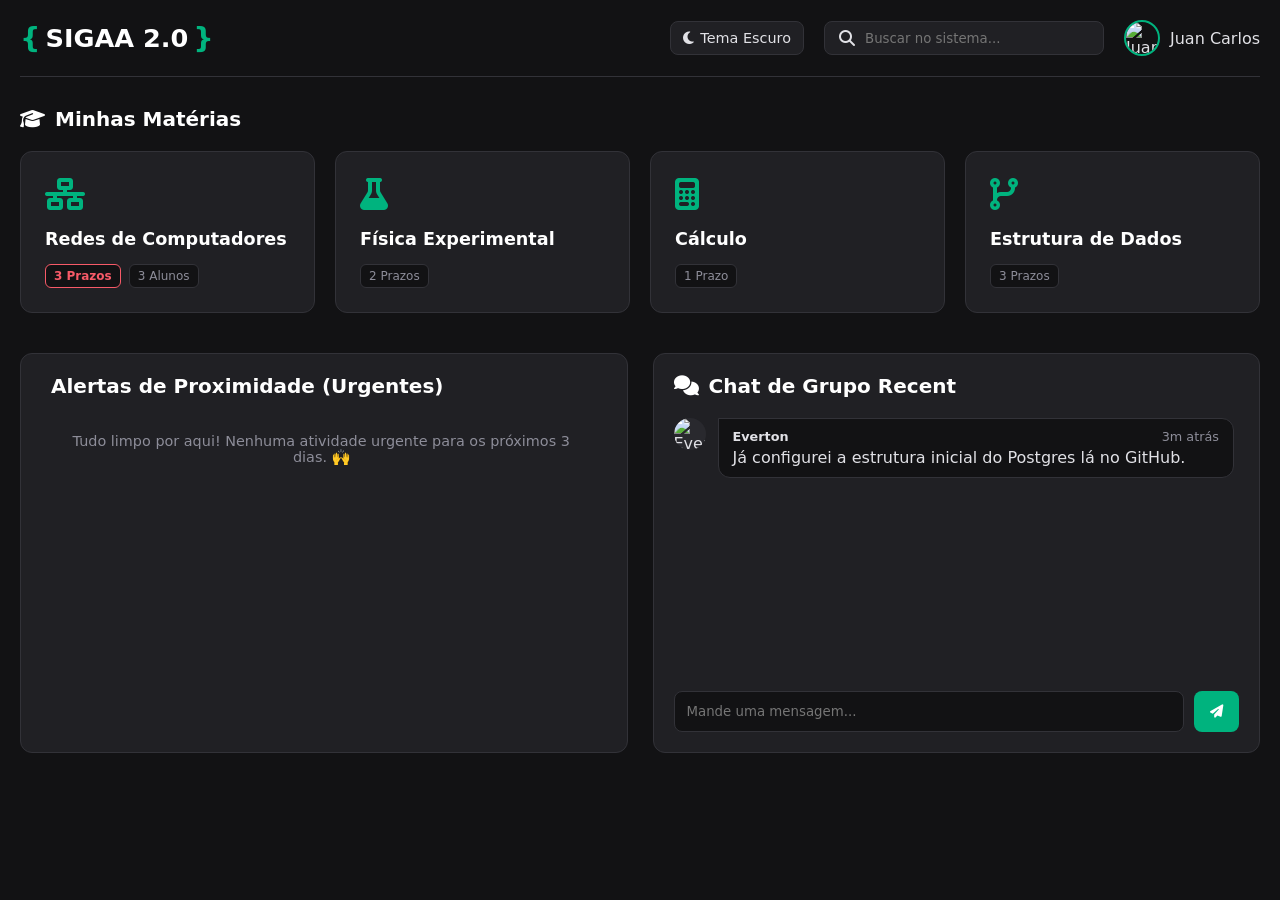
==== commit 52e02406: "Index alertas" ====
--- a/index.html
+++ b/index.html
@@ -714,31 +714,29 @@
             </section>
 
             <div class="bottom-split-container">
-                <div class="split-block noticias-block">
-                    <h2 class="section-title"><i class="fa-solid fa-newspaper"></i> Notícias & Avisos Gerais</h2>
-                    <div class="feed-scroll">
-                        <div class="feed-item urgent">
-                            <span class="feed-date">14/06/2026 - MUDANÇA DE CRONOGRAMA</span>
-                            <p>Data da avaliação final e conteúdos programáticos adicionados.</p>
+                    <div class="split-block noticias-block">
+                        <h2 class="section-title"><i class="fa-solid fa-bell-ring" style="color: var(--alert-color);"></i> Alertas de Proximidade (Urgentes)</h2>
+                        <!-- O JavaScript vai injetar os alarmes de atividades/provas aqui dentro -->
+                        <div class="feed-scroll" id="mural-alarmes-container">
+                            <!-- Espaço populado via JS -->
                         </div>
                     </div>
-                </div>
-                <div class="split-block chat-block">
-                    <h2 class="section-title"><i class="fa-solid fa-comments"></i> Chat de Grupo Recent</h2>
-                    <div class="chat-messages">
-                        <div class="message-row">
-                            <img src="https://api.dicebear.com/7.x/bottts/svg?seed=Everton" class="chat-avatar" alt="Everton">
-                            <div class="message-content">
-                                <div class="message-header"><strong>Everton</strong> <span class="time">3m atrás</span></div>
-                                <p>Já configurei a estrutura inicial do Postgres lá no GitHub.</p>
+                    <div class="split-block chat-block">
+                        <h2 class="section-title"><i class="fa-solid fa-comments"></i> Chat de Grupo Recent</h2>
+                        <div class="chat-messages">
+                            <div class="message-row">
+                                <img src="https://api.dicebear.com/7.x/bottts/svg?seed=Everton" class="chat-avatar" alt="Everton">
+                                <div class="message-content">
+                                    <div class="message-header"><strong>Everton</strong> <span class="time">3m atrás</span></div>
+                                    <p>Já configurei a estrutura inicial do Postgres lá no GitHub.</p>
+                                </div>
                             </div>
                         </div>
-                    </div>
-                    <div class="chat-input-area">
-                        <input type="text" placeholder="Mande uma mensagem...">
-                        <button class="btn-send"><i class="fa-solid fa-paper-plane"></i></button>
-                    </div>
-                </div>
+                        <div class="chat-input-area">
+                            <input type="text" placeholder="Mande uma mensagem...">
+                            <button class="btn-send"><i class="fa-solid fa-paper-plane"></i></button>
+                        </div>
+                    </div>
             </div>
         </div>
 
@@ -1257,6 +1255,80 @@
 
             alert(`Trabalho "${workName}" criado com sucesso! Clique no card gerado logo abaixo para gerenciar a equipe.`);
         }
+
+        // 🗓️ MOCK DE CRONOGRAMA GERAL (Sincronizado da API + Inserções Manuais)
+// Nota: Usei datas dinâmicas baseadas no ano corrente de 2026 para o teste funcionar hoje
+const cronogramaGeralPrazos = [
+    { materia: "Redes de Computadores", tipo: "Prova", titulo: "Avaliação da Unidade I (OSPF e Subredes)", data: "2026-06-17" }, // Amanhã
+    { materia: "Física Experimental", tipo: "Entrega", titulo: "Relatório Técnico: Tubo de Venturi", data: "2026-06-16" }, // Hoje
+    { materia: "Estrutura de Dados", tipo: "Trabalho", titulo: "Implementação de Pilhas e Filas em C", data: "2026-06-19" }, // Daqui a 3 dias
+    { materia: "Cálculo", tipo: "Prova", titulo: "Mini-teste de Limites", data: "2026-06-25" } // Distante (Não deve aparecer no Urgente)
+];
+
+        // ⏰ Função que calcula os alarmes de proximidade e renderiza na Home
+        function gerarAlarmesProximidade() {
+            const container = document.getElementById('mural-alarmes-container');
+            container.innerHTML = "";
+
+            // Captura a data de hoje zerando as horas para o cálculo ser exato por dia
+            const hoje = new Date();
+            hoje.setHours(0,0,0,0);
+
+            let temAlarme = false;
+
+            cronogramaGeralPrazos.forEach(prazo => {
+                const dataPrazo = new Date(prazo.data + "T00:00:00"); // Força fuso local
+                
+                // Calcula a diferença em milissegundos e converte para dias
+                const diferencaTempo = dataPrazo.getTime() - hoje.getTime();
+                const diferencaDias = Math.ceil(diferencaTempo / (1000 * 60 * 60 * 24));
+
+                let tagAlerta = "";
+                let estiloClasse = "";
+
+                // Regra de proximidade (Filtra apenas o que é para hoje, amanhã ou em até 3 dias)
+                if (diferencaDias === 0) {
+                    tagAlerta = "HOJE É O DIA! ⚠️";
+                    estiloClasse = "urgent";
+                } else if (diferencaDias === 1) {
+                    tagAlerta = "AMANHÃ! 🚨";
+                    estiloClasse = "urgent";
+                } else if (diferencaDias > 1 && diferencaDias <= 3) {
+                    tagAlerta = `Em ${diferencaDias} dias ⏳`;
+                    estiloClasse = ""; // Alerta normal de atenção
+                } else {
+                    return; // Ignora prazos distantes ou vencidos no mural urgente
+                }
+
+                temAlarme = true;
+
+                // Formata a data para o padrão BR (DD/MM)
+                const dataFormatada = dataPrazo.toLocaleDateString('pt-BR', { day: '2-digit', month: '2-digit' });
+
+                // Cria o card do alarme
+                container.innerHTML += `
+                    <div class="feed-item ${estiloClasse}">
+                        <span class="feed-date" style="display:flex; justify-content:space-between;">
+                            <span>${prazo.materia.toUpperCase()} - ${prazo.tipo.toUpperCase()}</span>
+                            <strong style="color: var(--alert-color);">${tagAlerta}</strong>
+                        </span>
+                        <p><strong>${prazo.titulo}</strong></p>
+                        <small style="color: var(--text-muted); font-size: 0.75rem;">Prazo final: ${dataFormatada}</small>
+                    </div>
+                `;
+            });
+
+            if (!temAlarme) {
+                container.innerHTML = `<p style="color: var(--text-muted); font-size: 0.9rem; padding: 15px; text-align: center;">Tudo limpo por aqui! Nenhuma atividade urgente para os próximos 3 dias. 🙌</p>`;
+            }
+        }
+
+        // 🚀 Executa a função automaticamente assim que o app inicia
+        document.addEventListener("DOMContentLoaded", () => {
+            gerarAlarmesProximidade();
+        });
+
+        
     </script>
 </body>
 </html>
